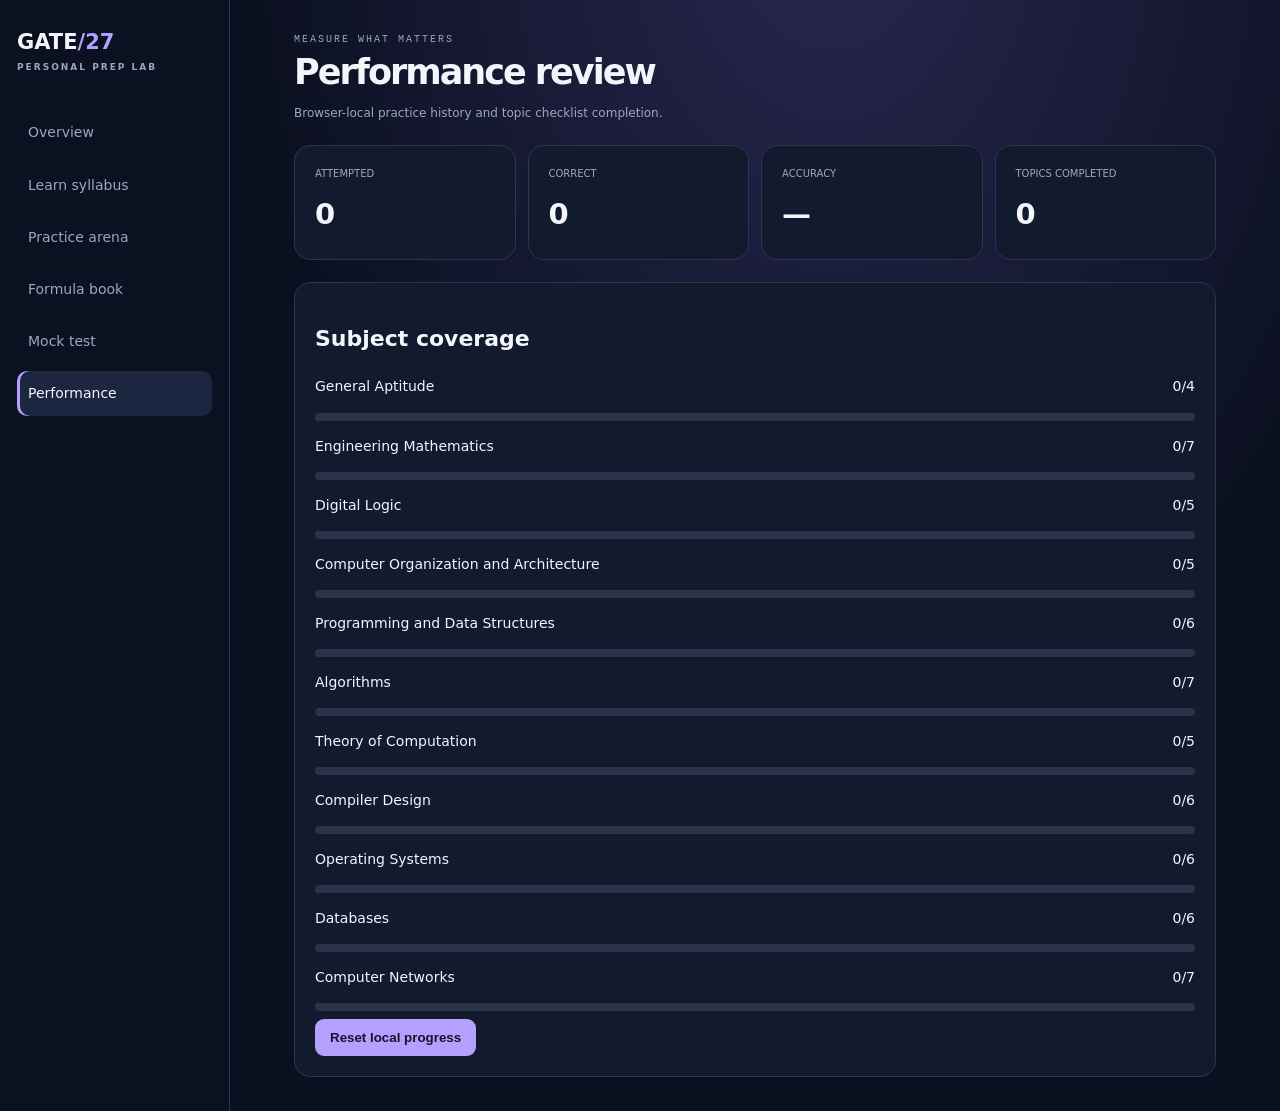
==== pages/analytics.html @ cbca1eb4 "Add GATE/27 prep lab pages/analytics.html" ====
<!doctype html><html><head><meta charset="utf-8"><meta name="viewport" content="width=device-width,initial-scale=1"><title>Performance · GATE/27</title><link rel="stylesheet" href="../assets/css/style.css"><script defer src="../assets/js/data.js"></script><script defer src="../assets/js/app.js"></script></head><body><aside><a class="brand" href="../index.html">GATE<span>/27</span><small>PERSONAL PREP LAB</small></a><nav><a href="../index.html">Overview</a><a href="subjects.html">Learn syllabus</a><a href="practice.html">Practice arena</a><a href="formulas.html">Formula book</a><a href="mock.html">Mock test</a><a class="active" href="analytics.html">Performance</a></nav></aside><main><div class="pagehead"><div class="eyebrow">MEASURE WHAT MATTERS</div><h1>Performance review</h1><p class="muted">Browser-local practice history and topic checklist completion.</p></div><section class="stats"><article><small>ATTEMPTED</small><b id="aAttempts">0</b></article><article><small>CORRECT</small><b id="aCorrect">0</b></article><article><small>ACCURACY</small><b id="aAccuracy">—</b></article><article><small>TOPICS COMPLETED</small><b id="aDone">0</b></article></section><section class="panel"><h2>Subject coverage</h2><div id="progress"></div><button id="reset">Reset local progress</button></section></main></body></html>
---- assets/css/style.css ----
:root{--bg:#0b1020;--panel:#121b2e;--line:#293650;--text:#f3f5fb;--muted:#9aa8bf;--accent:#b3a0ff;--mint:#68e0c0}*{box-sizing:border-box}body{margin:0;background:radial-gradient(ellipse at 65% -10%,#292752,transparent 50%),var(--bg);color:var(--text);font:14px/1.65 system-ui, sans-serif;display:grid;grid-template-columns:230px 1fr;min-height:100vh}a{color:inherit;text-decoration:none}aside{border-right:1px solid var(--line);padding:25px 17px;display:flex;flex-direction:column;gap:36px;background:#0b1120}.brand{font-weight:850;font-size:21px}.brand span{color:var(--accent)}.brand small{display:block;font-size:9px;letter-spacing:2px;color:var(--muted)}nav{display:grid;gap:7px}nav a{padding:11px;border-radius:10px;color:var(--muted)}nav a:hover,nav a.active{background:#1d2641;color:var(--text);box-shadow:inset 3px 0 var(--accent)}.side-note{margin-top:auto;padding:16px;border:1px solid var(--line);border-radius:13px;color:var(--accent);font-size:17px;font-weight:750}main{padding:34px clamp(20px,5vw,65px);max-width:1450px;width:100%}header{padding:32px;border:1px solid #343858;border-radius:22px;background:linear-gradient(120deg,#171f3a,#242144);animation:rise .5s ease-out}.eyebrow{font:10px ui-monospace,monospace;letter-spacing:2px;color:var(--muted)}h1{font-size:clamp(30px,5vw,53px);letter-spacing:-2px;line-height:1.1;margin:18px 0}h1 em{font-style:normal;color:var(--accent)}h2{font-size:22px}.intro{max-width:600px;color:#b5c0d5}.btn{display:inline-block;margin-top:15px;padding:12px 17px;border-radius:10px;background:var(--accent);color:#18142a;font-weight:800}.stats{display:grid;grid-template-columns:repeat(4,1fr);gap:12px;margin:22px 0}.stats article,.panel,.notice{border:1px solid var(--line);background:var(--panel);border-radius:16px;padding:20px}.stats small{display:block;color:var(--muted);font-size:10px}.stats b{font-size:29px;display:block;margin-top:8px}.cards{display:grid;grid-template-columns:repeat(2,1fr);gap:12px}.cards a{padding:16px;border:1px solid var(--line);border-radius:12px;background:#0e1728;transition:.2s}.cards a:hover{transform:translateY(-3px);border-color:var(--accent)}.cards b{color:var(--accent)}.cards p,.notice p{color:var(--muted);font-size:12px}.notice{margin-top:20px;border-color:#46416c}.notice a{color:var(--accent);font-weight:700;font-size:12px}.pagehead{margin:0 0 20px}.pagehead h1{font-size:35px;margin:8px 0}.search,select,input[type=number]{width:100%;padding:12px;border:1px solid var(--line);border-radius:10px;background:#0d1628;color:var(--text);margin:8px 0 15px}.subject-grid,.formula-grid{display:grid;grid-template-columns:repeat(2,minmax(0,1fr));gap:13px}.subject-card,.formula-card,.question,.progress-card{background:var(--panel);border:1px solid var(--line);border-radius:15px;padding:18px}.subject-card summary{cursor:pointer;font-weight:750}.subject-card p,.muted{color:var(--muted);font-size:12px}.topic{display:flex;gap:9px;align-items:start;padding:7px 0;color:#c8d2e3;font-size:12px}.topic input{accent-color:var(--accent);margin-top:4px}.topic input:checked+span{text-decoration:line-through;color:var(--muted)}.formula{font:17px ui-monospace,monospace;color:var(--accent);background:#211f3e;padding:14px;border-radius:10px;overflow-wrap:anywhere}.question{max-width:900px}.tag{display:inline-block;border:1px solid var(--line);padding:4px 8px;border-radius:6px;font:10px ui-monospace,monospace;color:var(--muted);margin:0 5px 10px 0}.option{display:flex;gap:10px;padding:12px;margin:8px 0;background:#0e1728;border:1px solid var(--line);border-radius:9px;cursor:pointer}.option:has(input:checked){border-color:var(--accent)}.option input{accent-color:var(--accent)}button{padding:11px 15px;border:0;border-radius:9px;background:var(--accent);color:#17132a;font-weight:800;cursor:pointer;margin:8px 6px 0 0}.feedback{padding:15px;margin-top:15px;border:1px solid #276a58;background:#102b28;border-radius:10px}.feedback.bad{border-color:#74445c;background:#2a1b29}.bar{height:8px;background:#29344a;border-radius:8px;overflow:hidden}.bar span{display:block;height:100%;background:linear-gradient(90deg,var(--accent),var(--mint))}footer{margin-top:30px;color:#75829a;font-size:10px}@keyframes rise{from{opacity:0;transform:translateY(9px)}to{opacity:1;transform:none}}@media(max-width:760px){body{grid-template-columns:1fr}aside{padding:13px;gap:10px;border-right:0;border-bottom:1px solid var(--line)}nav{display:flex;overflow-x:auto;gap:3px}nav a{white-space:nowrap;font-size:11px;padding:8px}.side-note{display:none}main{padding:18px 13px}.stats{grid-template-columns:repeat(2,1fr)}.cards,.subject-grid,.formula-grid{grid-template-columns:1fr}header{padding:23px}}
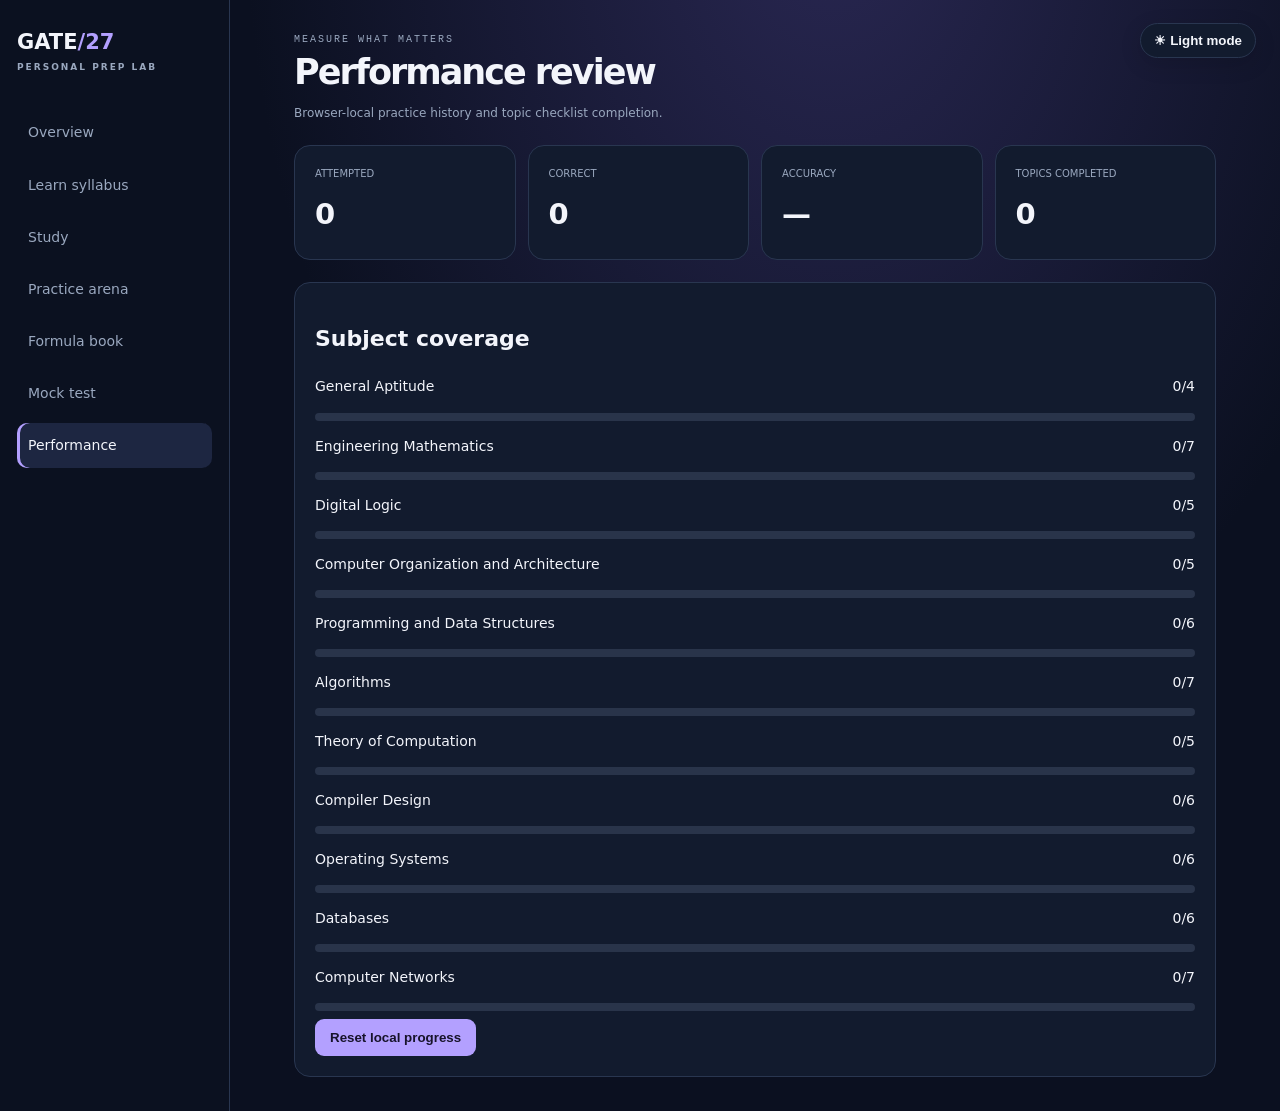
==== commit af9119f3: "Add Study navigation and theme control" ====
--- a/pages/analytics.html
+++ b/pages/analytics.html
@@ -1 +1 @@
-<!doctype html><html><head><meta charset="utf-8"><meta name="viewport" content="width=device-width,initial-scale=1"><title>Performance · GATE/27</title><link rel="stylesheet" href="../assets/css/style.css"><script defer src="../assets/js/data.js"></script><script defer src="../assets/js/app.js"></script></head><body><aside><a class="brand" href="../index.html">GATE<span>/27</span><small>PERSONAL PREP LAB</small></a><nav><a href="../index.html">Overview</a><a href="subjects.html">Learn syllabus</a><a href="practice.html">Practice arena</a><a href="formulas.html">Formula book</a><a href="mock.html">Mock test</a><a class="active" href="analytics.html">Performance</a></nav></aside><main><div class="pagehead"><div class="eyebrow">MEASURE WHAT MATTERS</div><h1>Performance review</h1><p class="muted">Browser-local practice history and topic checklist completion.</p></div><section class="stats"><article><small>ATTEMPTED</small><b id="aAttempts">0</b></article><article><small>CORRECT</small><b id="aCorrect">0</b></article><article><small>ACCURACY</small><b id="aAccuracy">—</b></article><article><small>TOPICS COMPLETED</small><b id="aDone">0</b></article></section><section class="panel"><h2>Subject coverage</h2><div id="progress"></div><button id="reset">Reset local progress</button></section></main></body></html>+<!doctype html><html><head><meta charset="utf-8"><meta name="viewport" content="width=device-width,initial-scale=1"><title>Performance · GATE/27</title><link rel="stylesheet" href="../assets/css/style.css"><script defer src="../assets/js/data.js"></script><script defer src="../assets/js/app.js"></script><script defer src="../assets/js/theme.js"></script></head><body><aside><a class="brand" href="../index.html">GATE<span>/27</span><small>PERSONAL PREP LAB</small></a><nav><a href="../index.html">Overview</a><a href="subjects.html">Learn syllabus</a><a href="study.html">Study</a><a href="practice.html">Practice arena</a><a href="formulas.html">Formula book</a><a href="mock.html">Mock test</a><a class="active" href="analytics.html">Performance</a></nav></aside><main><div class="pagehead"><div class="eyebrow">MEASURE WHAT MATTERS</div><h1>Performance review</h1><p class="muted">Browser-local practice history and topic checklist completion.</p></div><section class="stats"><article><small>ATTEMPTED</small><b id="aAttempts">0</b></article><article><small>CORRECT</small><b id="aCorrect">0</b></article><article><small>ACCURACY</small><b id="aAccuracy">—</b></article><article><small>TOPICS COMPLETED</small><b id="aDone">0</b></article></section><section class="panel"><h2>Subject coverage</h2><div id="progress"></div><button id="reset">Reset local progress</button></section></main></body></html>
--- a/assets/css/style.css
+++ b/assets/css/style.css
@@ -1 +1,5 @@
-:root{--bg:#0b1020;--panel:#121b2e;--line:#293650;--text:#f3f5fb;--muted:#9aa8bf;--accent:#b3a0ff;--mint:#68e0c0}*{box-sizing:border-box}body{margin:0;background:radial-gradient(ellipse at 65% -10%,#292752,transparent 50%),var(--bg);color:var(--text);font:14px/1.65 system-ui, sans-serif;display:grid;grid-template-columns:230px 1fr;min-height:100vh}a{color:inherit;text-decoration:none}aside{border-right:1px solid var(--line);padding:25px 17px;display:flex;flex-direction:column;gap:36px;background:#0b1120}.brand{font-weight:850;font-size:21px}.brand span{color:var(--accent)}.brand small{display:block;font-size:9px;letter-spacing:2px;color:var(--muted)}nav{display:grid;gap:7px}nav a{padding:11px;border-radius:10px;color:var(--muted)}nav a:hover,nav a.active{background:#1d2641;color:var(--text);box-shadow:inset 3px 0 var(--accent)}.side-note{margin-top:auto;padding:16px;border:1px solid var(--line);border-radius:13px;color:var(--accent);font-size:17px;font-weight:750}main{padding:34px clamp(20px,5vw,65px);max-width:1450px;width:100%}header{padding:32px;border:1px solid #343858;border-radius:22px;background:linear-gradient(120deg,#171f3a,#242144);animation:rise .5s ease-out}.eyebrow{font:10px ui-monospace,monospace;letter-spacing:2px;color:var(--muted)}h1{font-size:clamp(30px,5vw,53px);letter-spacing:-2px;line-height:1.1;margin:18px 0}h1 em{font-style:normal;color:var(--accent)}h2{font-size:22px}.intro{max-width:600px;color:#b5c0d5}.btn{display:inline-block;margin-top:15px;padding:12px 17px;border-radius:10px;background:var(--accent);color:#18142a;font-weight:800}.stats{display:grid;grid-template-columns:repeat(4,1fr);gap:12px;margin:22px 0}.stats article,.panel,.notice{border:1px solid var(--line);background:var(--panel);border-radius:16px;padding:20px}.stats small{display:block;color:var(--muted);font-size:10px}.stats b{font-size:29px;display:block;margin-top:8px}.cards{display:grid;grid-template-columns:repeat(2,1fr);gap:12px}.cards a{padding:16px;border:1px solid var(--line);border-radius:12px;background:#0e1728;transition:.2s}.cards a:hover{transform:translateY(-3px);border-color:var(--accent)}.cards b{color:var(--accent)}.cards p,.notice p{color:var(--muted);font-size:12px}.notice{margin-top:20px;border-color:#46416c}.notice a{color:var(--accent);font-weight:700;font-size:12px}.pagehead{margin:0 0 20px}.pagehead h1{font-size:35px;margin:8px 0}.search,select,input[type=number]{width:100%;padding:12px;border:1px solid var(--line);border-radius:10px;background:#0d1628;color:var(--text);margin:8px 0 15px}.subject-grid,.formula-grid{display:grid;grid-template-columns:repeat(2,minmax(0,1fr));gap:13px}.subject-card,.formula-card,.question,.progress-card{background:var(--panel);border:1px solid var(--line);border-radius:15px;padding:18px}.subject-card summary{cursor:pointer;font-weight:750}.subject-card p,.muted{color:var(--muted);font-size:12px}.topic{display:flex;gap:9px;align-items:start;padding:7px 0;color:#c8d2e3;font-size:12px}.topic input{accent-color:var(--accent);margin-top:4px}.topic input:checked+span{text-decoration:line-through;color:var(--muted)}.formula{font:17px ui-monospace,monospace;color:var(--accent);background:#211f3e;padding:14px;border-radius:10px;overflow-wrap:anywhere}.question{max-width:900px}.tag{display:inline-block;border:1px solid var(--line);padding:4px 8px;border-radius:6px;font:10px ui-monospace,monospace;color:var(--muted);margin:0 5px 10px 0}.option{display:flex;gap:10px;padding:12px;margin:8px 0;background:#0e1728;border:1px solid var(--line);border-radius:9px;cursor:pointer}.option:has(input:checked){border-color:var(--accent)}.option input{accent-color:var(--accent)}button{padding:11px 15px;border:0;border-radius:9px;background:var(--accent);color:#17132a;font-weight:800;cursor:pointer;margin:8px 6px 0 0}.feedback{padding:15px;margin-top:15px;border:1px solid #276a58;background:#102b28;border-radius:10px}.feedback.bad{border-color:#74445c;background:#2a1b29}.bar{height:8px;background:#29344a;border-radius:8px;overflow:hidden}.bar span{display:block;height:100%;background:linear-gradient(90deg,var(--accent),var(--mint))}footer{margin-top:30px;color:#75829a;font-size:10px}@keyframes rise{from{opacity:0;transform:translateY(9px)}to{opacity:1;transform:none}}@media(max-width:760px){body{grid-template-columns:1fr}aside{padding:13px;gap:10px;border-right:0;border-bottom:1px solid var(--line)}nav{display:flex;overflow-x:auto;gap:3px}nav a{white-space:nowrap;font-size:11px;padding:8px}.side-note{display:none}main{padding:18px 13px}.stats{grid-template-columns:repeat(2,1fr)}.cards,.subject-grid,.formula-grid{grid-template-columns:1fr}header{padding:23px}}+:root{--bg:#0b1020;--panel:#121b2e;--line:#293650;--text:#f3f5fb;--muted:#9aa8bf;--accent:#b3a0ff;--mint:#68e0c0}*{box-sizing:border-box}body{margin:0;background:radial-gradient(ellipse at 65% -10%,#292752,transparent 50%),var(--bg);color:var(--text);font:14px/1.65 system-ui, sans-serif;display:grid;grid-template-columns:230px 1fr;min-height:100vh}a{color:inherit;text-decoration:none}aside{border-right:1px solid var(--line);padding:25px 17px;display:flex;flex-direction:column;gap:36px;background:#0b1120}.brand{font-weight:850;font-size:21px}.brand span{color:var(--accent)}.brand small{display:block;font-size:9px;letter-spacing:2px;color:var(--muted)}nav{display:grid;gap:7px}nav a{padding:11px;border-radius:10px;color:var(--muted)}nav a:hover,nav a.active{background:#1d2641;color:var(--text);box-shadow:inset 3px 0 var(--accent)}.side-note{margin-top:auto;padding:16px;border:1px solid var(--line);border-radius:13px;color:var(--accent);font-size:17px;font-weight:750}main{padding:34px clamp(20px,5vw,65px);max-width:1450px;width:100%}header{padding:32px;border:1px solid #343858;border-radius:22px;background:linear-gradient(120deg,#171f3a,#242144);animation:rise .5s ease-out}.eyebrow{font:10px ui-monospace,monospace;letter-spacing:2px;color:var(--muted)}h1{font-size:clamp(30px,5vw,53px);letter-spacing:-2px;line-height:1.1;margin:18px 0}h1 em{font-style:normal;color:var(--accent)}h2{font-size:22px}.intro{max-width:600px;color:#b5c0d5}.btn{display:inline-block;margin-top:15px;padding:12px 17px;border-radius:10px;background:var(--accent);color:#18142a;font-weight:800}.stats{display:grid;grid-template-columns:repeat(4,1fr);gap:12px;margin:22px 0}.stats article,.panel,.notice{border:1px solid var(--line);background:var(--panel);border-radius:16px;padding:20px}.stats small{display:block;color:var(--muted);font-size:10px}.stats b{font-size:29px;display:block;margin-top:8px}.cards{display:grid;grid-template-columns:repeat(2,1fr);gap:12px}.cards a{padding:16px;border:1px solid var(--line);border-radius:12px;background:#0e1728;transition:.2s}.cards a:hover{transform:translateY(-3px);border-color:var(--accent)}.cards b{color:var(--accent)}.cards p,.notice p{color:var(--muted);font-size:12px}.notice{margin-top:20px;border-color:#46416c}.notice a{color:var(--accent);font-weight:700;font-size:12px}.pagehead{margin:0 0 20px}.pagehead h1{font-size:35px;margin:8px 0}.search,select,input[type=number]{width:100%;padding:12px;border:1px solid var(--line);border-radius:10px;background:#0d1628;color:var(--text);margin:8px 0 15px}.subject-grid,.formula-grid{display:grid;grid-template-columns:repeat(2,minmax(0,1fr));gap:13px}.subject-card,.formula-card,.question,.progress-card{background:var(--panel);border:1px solid var(--line);border-radius:15px;padding:18px}.subject-card summary{cursor:pointer;font-weight:750}.subject-card p,.muted{color:var(--muted);font-size:12px}.topic{display:flex;gap:9px;align-items:start;padding:7px 0;color:#c8d2e3;font-size:12px}.topic input{accent-color:var(--accent);margin-top:4px}.topic input:checked+span{text-decoration:line-through;color:var(--muted)}.formula{font:17px ui-monospace,monospace;color:var(--accent);background:#211f3e;padding:14px;border-radius:10px;overflow-wrap:anywhere}.question{max-width:900px}.tag{display:inline-block;border:1px solid var(--line);padding:4px 8px;border-radius:6px;font:10px ui-monospace,monospace;color:var(--muted);margin:0 5px 10px 0}.option{display:flex;gap:10px;padding:12px;margin:8px 0;background:#0e1728;border:1px solid var(--line);border-radius:9px;cursor:pointer}.option:has(input:checked){border-color:var(--accent)}.option input{accent-color:var(--accent)}button{padding:11px 15px;border:0;border-radius:9px;background:var(--accent);color:#17132a;font-weight:800;cursor:pointer;margin:8px 6px 0 0}.feedback{padding:15px;margin-top:15px;border:1px solid #276a58;background:#102b28;border-radius:10px}.feedback.bad{border-color:#74445c;background:#2a1b29}.bar{height:8px;background:#29344a;border-radius:8px;overflow:hidden}.bar span{display:block;height:100%;background:linear-gradient(90deg,var(--accent),var(--mint))}footer{margin-top:30px;color:#75829a;font-size:10px}@keyframes rise{from{opacity:0;transform:translateY(9px)}to{opacity:1;transform:none}}@media(max-width:760px){body{grid-template-columns:1fr}aside{padding:13px;gap:10px;border-right:0;border-bottom:1px solid var(--line)}nav{display:flex;overflow-x:auto;gap:3px}nav a{white-space:nowrap;font-size:11px;padding:8px}.side-note{display:none}main{padding:18px 13px}.stats{grid-template-columns:repeat(2,1fr)}.cards,.subject-grid,.formula-grid{grid-template-columns:1fr}header{padding:23px}}
+
+/* Study library + persistent theme */
+.study-controls,.lesson-list,.lesson-content{border:1px solid var(--line);background:var(--panel);border-radius:15px;padding:16px}.filter-row{display:grid;grid-template-columns:1fr 1fr;gap:12px}.filter-row label{color:var(--muted);font-size:12px}.filter-row select{width:100%;padding:10px;border:1px solid var(--line);border-radius:9px;background:var(--bg);color:var(--text);margin:5px 0}.study-layout{display:grid;grid-template-columns:minmax(230px, .8fr) minmax(0,2fr);gap:14px;margin-top:16px;align-items:start}.lesson-list{display:grid;gap:8px;max-height:75vh;overflow:auto;position:sticky;top:10px}.lesson-link{display:grid;text-align:left;background:transparent;color:var(--text);border:1px solid var(--line);padding:11px;margin:0;gap:4px}.lesson-link small,.lesson-link span{font-size:10px;color:var(--muted);font-weight:400}.lesson-link b{font-size:12px}.lesson-link.chosen{border-color:var(--accent);background:#292442}.lesson-content{min-height:500px;padding:clamp(16px,3vw,30px)}.lesson-content h2{font-size:clamp(23px,3vw,34px);line-height:1.2;margin:10px 0}.lesson-kicker{font:10px ui-monospace,monospace;color:var(--accent);letter-spacing:1px}.lesson-meta{margin-bottom:18px}.lesson-block{border:1px solid var(--line);border-radius:12px;padding:15px;margin:12px 0;background:#0e1728}.lesson-block h3{margin:0 0 7px;font-size:14px}.lesson-block p{margin:0;color:#c5d0e2;line-height:1.8;white-space:normal}.important-block{border-left:4px solid #c6a7ff}.important-block h3{color:#d5c5ff}.example-block{border-left:4px solid #68e0c0}.example-block h3{color:#68e0c0}.trap-block{border-left:4px solid #ffad8c}.trap-block h3{color:#ffad8c}.tip-block{border-left:4px solid #7fc8ff}.tip-block h3{color:#7fc8ff}.diagram{white-space:pre-wrap;overflow:auto;background:#171d31;color:#b9f4df;padding:16px;border-radius:9px;font:12px/1.8 ui-monospace,monospace}.lesson-actions{display:flex;flex-wrap:wrap;gap:6px;margin:18px 0}.secondary-btn{background:#293650;color:var(--text)}.theme-toggle{position:fixed;right:18px;top:15px;z-index:1000;border:1px solid var(--line);background:var(--panel);color:var(--text);border-radius:99px;padding:9px 13px;box-shadow:0 6px 22px #0002}.formula-block .formula{overflow:auto}body[data-theme="light"]{--bg:#f5f7fc;--panel:#ffffff;--line:#d8deeb;--text:#182238;--muted:#596780;--accent:#5b45bf;--mint:#087f68;background:var(--bg);color:var(--text)}body[data-theme="light"] aside{background:#edf0f8}body[data-theme="light"] nav a:hover,body[data-theme="light"] nav a.active{background:#dfe4f5;color:#182238}body[data-theme="light"] header{background:linear-gradient(120deg,#eef0ff,#e9e7ff);border-color:#d3d5ef}body[data-theme="light"] .stats article,body[data-theme="light"] .panel,body[data-theme="light"] .notice,body[data-theme="light"] .subject-card,body[data-theme="light"] .formula-card,body[data-theme="light"] .question,body[data-theme="light"] .progress-card,body[data-theme="light"] .study-controls,body[data-theme="light"] .lesson-list,body[data-theme="light"] .lesson-content{background:#fff}body[data-theme="light"] .cards a,body[data-theme="light"] .search,body[data-theme="light"] select,body[data-theme="light"] input[type=number],body[data-theme="light"] .lesson-block,body[data-theme="light"] .option{background:#f5f7fc;color:#182238}body[data-theme="light"] .lesson-block p{color:#35435a}body[data-theme="light"] .formula{background:#eeeaff;color:#49369d}body[data-theme="light"] .diagram{background:#e9eef7;color:#175849}body[data-theme="light"] .lesson-link{color:#182238}body[data-theme="light"] .lesson-link.chosen{background:#eeeaff}body[data-theme="light"] .secondary-btn{background:#dfe4f5;color:#182238}
+@media(max-width:850px){.study-layout{grid-template-columns:1fr}.lesson-list{position:static;max-height:300px}.filter-row{grid-template-columns:1fr}.theme-toggle{top:8px;right:8px;padding:7px 10px}}
